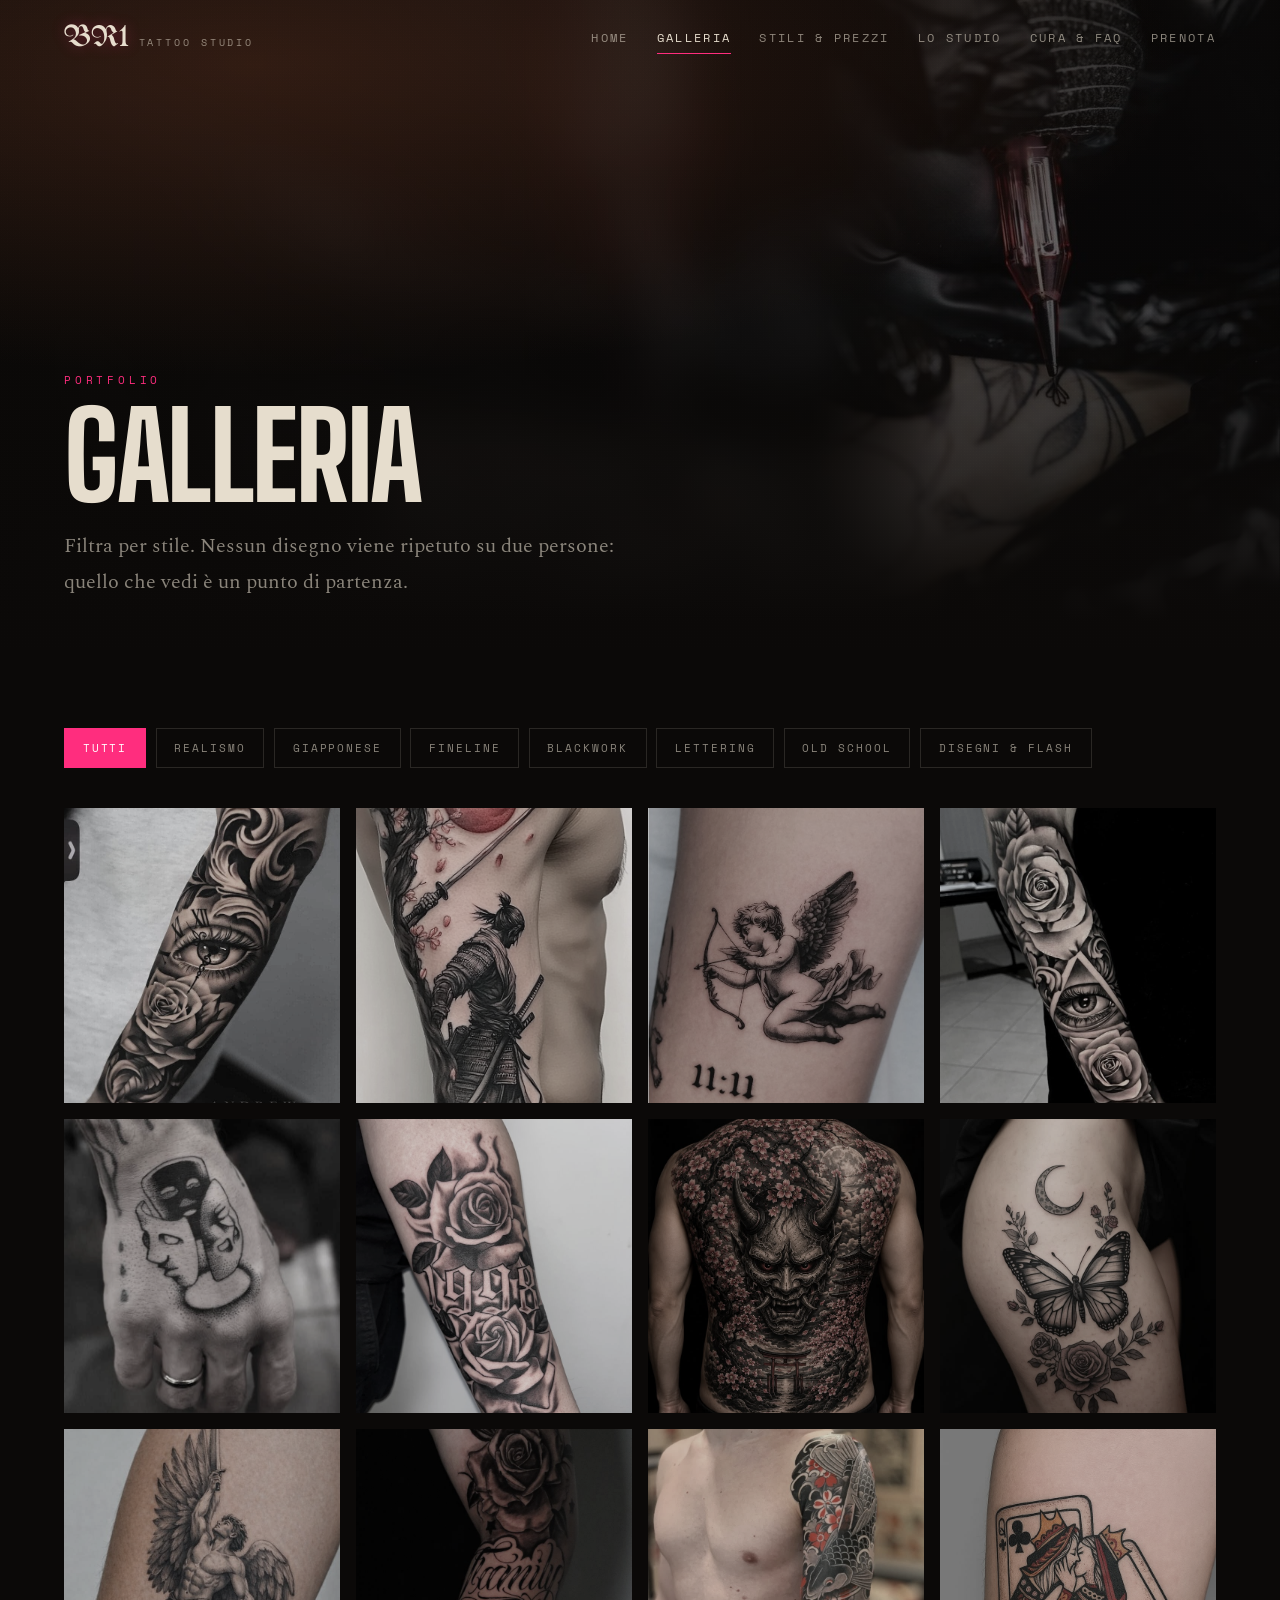
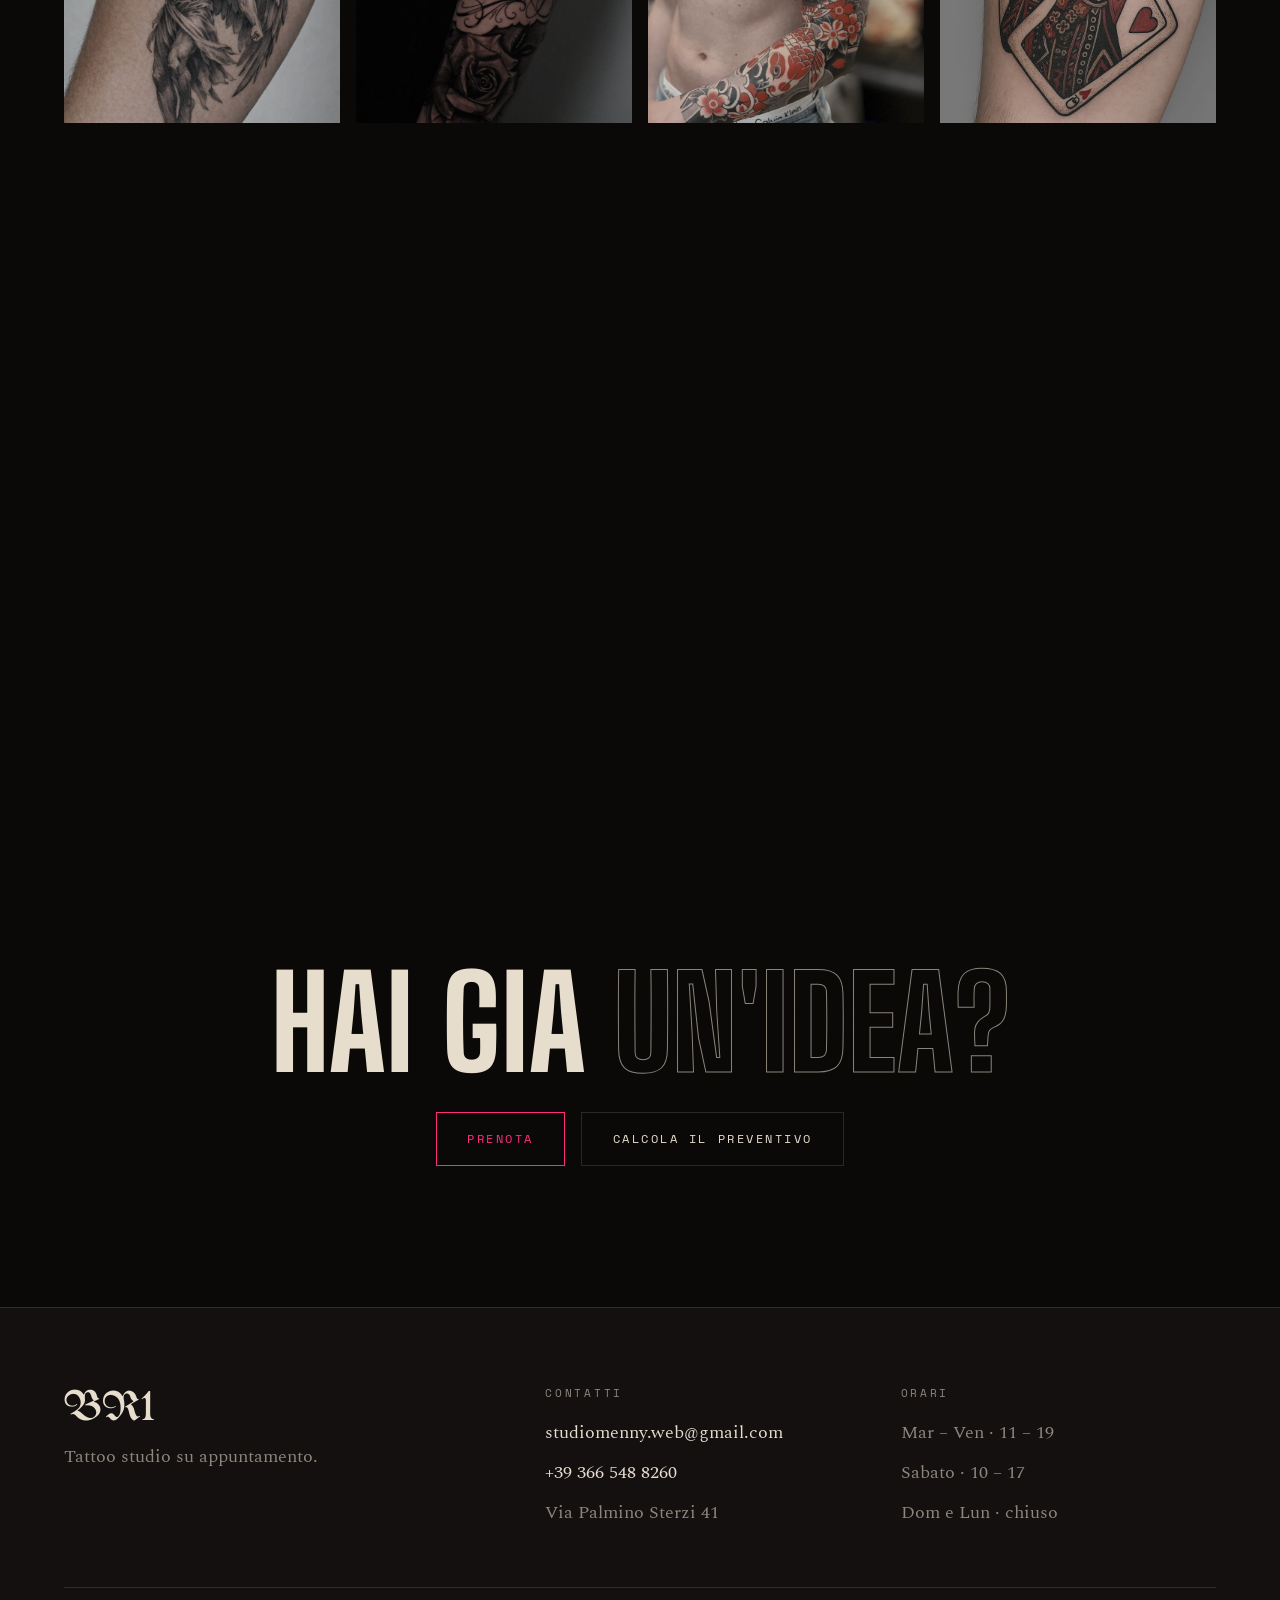
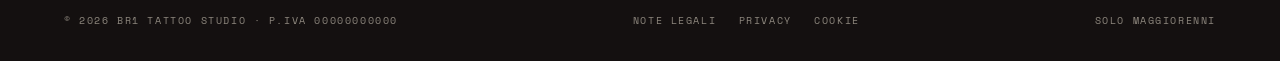
==== galleria.html @ 8d000a12 "Add files via upload" ====
<!DOCTYPE html>
<html lang="it">
<head>
<meta charset="utf-8">
<meta name="viewport" content="width=device-width,initial-scale=1">
<title>Galleria — BR1 Tattoo Studio</title>
<meta name="description" content="Portfolio di BR1: realismo, giapponese, fineline, blackwork, lettering, old school e disegni.">
<meta name="theme-color" content="#0B0908">
<link rel="icon" href="favicon.png" type="image/png">
<link rel="apple-touch-icon" href="apple-touch-icon.png">
<meta property="og:type" content="website">
<meta property="og:site_name" content="BR1 Tattoo Studio">
<meta property="og:title" content="Galleria — BR1 Tattoo Studio">
<meta property="og:description" content="Portfolio di BR1: realismo, giapponese, fineline, blackwork, lettering, old school e disegni.">
<meta property="og:image" content="og-preview.jpg">
<meta property="og:image:width" content="1200">
<meta property="og:image:height" content="630">
<meta property="og:image:alt" content="BR1 Tattoo Studio">
<meta name="twitter:image" content="og-preview.jpg">
<meta name="twitter:card" content="summary_large_image">
<link rel="preconnect" href="https://fonts.googleapis.com">
<link rel="preconnect" href="https://fonts.gstatic.com" crossorigin>
<link href="https://fonts.googleapis.com/css2?family=Big+Shoulders+Display:wght@400;700;800&family=Space+Mono:wght@400;700&family=Spectral:ital,wght@0,300;0,400;1,300&family=UnifrakturMaguntia&display=swap" rel="stylesheet">
<link rel="stylesheet" href="css/style.css">
</head>
<body>
<div class="progress"></div>

<header class="site-head">
  <a class="brand" href="index.html"><span class="brand__mark">BR1</span><span class="brand__tag">Tattoo Studio</span></a>
  <input type="checkbox" id="nav-toggle" class="nav-toggle" hidden>
  <label class="burger" for="nav-toggle" aria-label="Apri il menu"><span></span><span></span><span></span></label>
  <nav class="nav">
    <a href="index.html">Home</a>
    <a class="is-current" href="galleria.html">Galleria</a>
    <a href="stili.html">Stili &amp; Prezzi</a>
    <a href="studio.html">Lo studio</a>
    <a href="cura.html">Cura &amp; FAQ</a>
    <a href="contatti.html">Prenota</a>
  </nav>
</header>

<main>

  <section class="hero hero--page">
    <div class="hero__bg hero__bg--galleria"></div>
    <div class="hero__grain"></div>
    <div class="hero__inner">
      <span class="eyebrow">Portfolio</span>
      <h1 class="hero__title">Galleria</h1>
      <p class="lead" style="margin-top:1.5rem">Filtra per stile. Nessun disegno viene ripetuto su due persone: quello che vedi è un punto di partenza.</p>
    </div>
  </section>

  <section class="section section--tight">
    <div class="wrap">
      <div class="filters">
        <button class="chip is-on" data-filter="tutti">Tutti</button>
        <button class="chip" data-filter="realismo">Realismo</button>
        <button class="chip" data-filter="giapponese">Giapponese</button>
        <button class="chip" data-filter="fineline">Fineline</button>
        <button class="chip" data-filter="blackwork">Blackwork</button>
        <button class="chip" data-filter="lettering">Lettering</button>
        <button class="chip" data-filter="oldschool">Old School</button>
        <button class="chip" data-filter="disegni">Disegni &amp; Flash</button>
      </div>
      <div class="works works--gallery">
<figure class="work reveal" data-style="realismo"><img src="img/realismo-occhio-orologio.jpg" alt="Occhio realistico con orologio e rose"><figcaption class="work__label"><strong>Il tempo che guarda</strong><em>Realismo · avambraccio</em></figcaption></figure>
        <figure class="work reveal" data-style="giapponese"><img src="img/giapponese-samurai.jpg" alt="Samurai con sole rosso e ciliegi in fiore"><figcaption class="work__label"><strong>Samurai</strong><em>Giapponese · manica</em></figcaption></figure>
        <figure class="work reveal" data-style="fineline"><img src="img/fineline-cherubino.jpg" alt="Cherubino con arco in fineline"><figcaption class="work__label"><strong>Cherubino 11:11</strong><em>Fineline · braccio</em></figcaption></figure>
        <figure class="work reveal" data-style="realismo"><img src="img/realismo-occhio-rose.jpg" alt="Rose, occhio in un triangolo e barocco"><figcaption class="work__label"><strong>Occhio e rose</strong><em>Realismo · avambraccio</em></figcaption></figure>
        <figure class="work reveal" data-style="blackwork"><img src="img/blackwork-maschere.jpg" alt="Maschere del teatro a puntinato sulla mano"><figcaption class="work__label"><strong>Le tre maschere</strong><em>Blackwork · mano</em></figcaption></figure>
        <figure class="work reveal" data-style="lettering"><img src="img/lettering-1998.jpg" alt="Rose black and grey con la data 1998 in gotico"><figcaption class="work__label"><strong>1998</strong><em>Lettering · avambraccio</em></figcaption></figure>
        <figure class="work reveal" data-style="giapponese"><img src="img/giapponese-hannya.jpg" alt="Schiena con maschera hannya, ciliegi e torii"><figcaption class="work__label"><strong>Hannya</strong><em>Giapponese · schiena</em></figcaption></figure>
        <figure class="work reveal" data-style="blackwork"><img src="img/dark-farfalla.jpg" alt="Farfalla, luna e rose sulla coscia"><figcaption class="work__label"><strong>Falena e luna</strong><em>Blackwork · coscia</em></figcaption></figure>
        <figure class="work reveal" data-style="realismo"><img src="img/realismo-arcangelo.jpg" alt="Arcangelo con spada sull'avambraccio"><figcaption class="work__label"><strong>Arcangelo</strong><em>Realismo · avambraccio</em></figcaption></figure>
        <figure class="work reveal" data-style="lettering"><img src="img/lettering-family.jpg" alt="Lettering family con rose in bianco e nero"><figcaption class="work__label"><strong>Family</strong><em>Lettering · mezza manica</em></figcaption></figure>
        <figure class="work reveal" data-style="giapponese"><img src="img/giapponese-koi.jpg" alt="Manica con carpe koi e fiori di ciliegio"><figcaption class="work__label"><strong>Due koi</strong><em>Giapponese · manica</em></figcaption></figure>
        <figure class="work reveal" data-style="oldschool"><img src="img/oldschool-carte.jpg" alt="Re e regina di carte da gioco a colori"><figcaption class="work__label"><strong>Re e regina</strong><em>Old School · bicipite</em></figcaption></figure>
        <figure class="work reveal" data-style="realismo"><img src="img/realismo-orologio.jpg" alt="Orologio da tasca che si scioglie"><figcaption class="work__label"><strong>Orologio che cola</strong><em>Realismo · braccio</em></figcaption></figure>
        <figure class="work reveal" data-style="fineline"><img src="img/fineline-tartaruga.jpg" alt="Piccola tartaruga marina sulla caviglia"><figcaption class="work__label"><strong>Tartaruga</strong><em>Fineline · caviglia</em></figcaption></figure>
        <figure class="work reveal" data-style="disegni"><img src="img/disegno-teschio.jpg" alt="Disegno digitale di un teschio con zanne"><figcaption class="work__label"><strong>Teschio</strong><em>Disegno</em></figcaption></figure>
        <figure class="work reveal" data-style="disegni"><img src="img/disegno-koi.jpg" alt="Disegno digitale di una carpa koi"><figcaption class="work__label"><strong>Koi line art</strong><em>Disegno</em></figcaption></figure>
        <figure class="work reveal" data-style="disegni"><img src="img/disegno-castello.jpg" alt="Disegno di un castello con luna e calligrafia"><figcaption class="work__label"><strong>Castello</strong><em>Disegno</em></figcaption></figure>
        <figure class="work reveal" data-style="disegni"><img src="img/artista-al-lavoro.jpg" alt="Artista che disegna una maschera oni su tablet"><figcaption class="work__label"><strong>Oni</strong><em>Disegno</em></figcaption></figure>
        <figure class="work reveal" data-style="disegni"><img src="img/flash-sheet.jpg" alt="Tavola flash con maschera oni, falena e fiori"><figcaption class="work__label"><strong>Tavola flash</strong><em>Flash</em></figcaption></figure>
      </div>
    </div>
  </section>

  <section class="section cta-band panel">
    <div class="panel__bg" style="background-image:url('img/stencil.jpg')"></div>
    <div class="wrap">
      <p class="huge mask"><span>Hai già <em>un'idea?</em></span></p>
      <div class="btn-row reveal" style="justify-content:center">
        <a class="btn btn--neon" href="contatti.html"><span>Prenota</span></a>
        <a class="btn" href="stili.html"><span>Calcola il preventivo</span></a>
      </div>
    </div>
  </section>

</main>

<footer class="site-foot">
  <div class="wrap">
    <div class="foot-grid">
      <div>
        <span class="foot-mark">BR1</span>
        <p class="muted" style="max-width:34ch">Tattoo studio su appuntamento.</p>
      </div>
      <div>
        <h4>Contatti</h4>
        <ul>
          <li><a href="mailto:studiomenny.web@gmail.com">studiomenny.web@gmail.com</a></li>
          <li><a href="tel:+393665488260">+39 366 548 8260</a></li>
          <li class="muted">Via Palmino Sterzi 41</li>
        </ul>
      </div>
      <div>
        <h4>Orari</h4>
        <ul class="muted">
          <li>Mar – Ven · 11 – 19</li>
          <li>Sabato · 10 – 17</li>
          <li>Dom e Lun · chiuso</li>
        </ul>
      </div>
    </div>
    <div class="foot-bottom">
      <span>© <span data-year></span> BR1 Tattoo Studio · P.IVA 00000000000</span>
      <nav class="foot-legal" aria-label="Informazioni legali">
        <a href="legale.html#note-legali">Note legali</a>
        <a href="legale.html#privacy">Privacy</a>
        <a href="legale.html#cookie">Cookie</a>
      </nav>
      <span>Solo maggiorenni</span>
    </div>
  </div>
</footer>

<script src="js/main.js"></script>
</body>
</html>
---- css/style.css ----
/* =========================================================
   BR1 TATTOO STUDIO — foglio di stile unico
   Palette: nero inchiostro / ossido di ruggine (le pareti
   dello studio) / osso / rosa neon (l'insegna).
   ========================================================= */

/* ---------- 1. TOKEN ---------- */
:root{
  --ink:#0B0908;
  --soot:#141010;
  --soot-2:#1D1614;
  --oxide:#7A4028;
  --oxide-deep:#3A1E14;
  --bone:#E6DDCD;
  --bone-dim:rgba(230,221,205,.58);
  --bone-faint:rgba(230,221,205,.14);
  --neon:#FF2D7E;
  --neon-soft:rgba(255,45,126,.35);

  --f-display:"Big Shoulders Display","Arial Narrow",sans-serif;
  --f-body:"Spectral",Georgia,serif;
  --f-util:"Space Mono","Courier New",monospace;
  --f-mark:"UnifrakturMaguntia","Big Shoulders Display",serif;

  --pad:clamp(1.25rem,5vw,5rem);
  --maxw:1280px;
  --rule:1px solid var(--bone-faint);
  --ease:cubic-bezier(.16,.84,.44,1);
}

/* ---------- 2. RESET ---------- */
*,*::before,*::after{box-sizing:border-box;margin:0;padding:0}
html{scroll-behavior:smooth;-webkit-text-size-adjust:100%}
body{
  background:var(--ink);
  color:var(--bone);
  font-family:var(--f-body);
  font-size:clamp(1rem,.95rem + .25vw,1.1rem);
  line-height:1.75;
  overflow-x:hidden;
  -webkit-font-smoothing:antialiased;
}
img{display:block;max-width:100%;height:auto}
a{color:inherit;text-decoration:none}
ul{list-style:none}
button,input,select,textarea{font:inherit;color:inherit}
:focus-visible{outline:2px solid var(--neon);outline-offset:3px}
::selection{background:var(--neon);color:#fff}

/* ---------- 3. TIPOGRAFIA ---------- */
h1,h2,h3,h4{
  font-family:var(--f-display);
  font-weight:800;
  line-height:.92;
  letter-spacing:.01em;
  text-transform:uppercase;
}
h1{font-size:clamp(3rem,11vw,8.5rem)}
h2{font-size:clamp(2.2rem,6vw,4.6rem)}
h3{font-size:clamp(1.4rem,2.6vw,2rem)}
h4{font-size:1.1rem;letter-spacing:.06em}

.eyebrow{
  font-family:var(--f-util);
  font-size:.7rem;
  letter-spacing:.34em;
  text-transform:uppercase;
  color:var(--neon);
  display:block;
  margin-bottom:1.2rem;
}
.eyebrow--bone{color:var(--bone-dim)}
.lead{font-size:clamp(1.1rem,1.6vw,1.35rem);color:var(--bone-dim);max-width:56ch}
.muted{color:var(--bone-dim)}
.mono{font-family:var(--f-util);font-size:.8rem;letter-spacing:.12em;text-transform:uppercase}

/* ---------- 4. LAYOUT ---------- */
.wrap{width:100%;max-width:var(--maxw);margin-inline:auto;padding-inline:var(--pad)}
.section{padding-block:clamp(4.5rem,11vw,9rem);position:relative}
.section--tight{padding-block:clamp(3rem,7vw,5rem)}
.split{display:grid;gap:clamp(2rem,5vw,4.5rem);grid-template-columns:1fr}
@media(min-width:900px){
  .split{grid-template-columns:1fr 1fr;align-items:center}
  .split--wide-left{grid-template-columns:1.25fr .9fr}
  .split--wide-right{grid-template-columns:.9fr 1.25fr}
}
.stack>*+*{margin-top:1.2rem}
.rule{height:1px;background:var(--bone-faint);border:0}

/* ---------- 5. HEADER ---------- */
.site-head{
  position:fixed;inset:0 0 auto 0;z-index:90;
  display:flex;align-items:center;justify-content:space-between;
  gap:1rem;padding:1.4rem var(--pad);
  transition:padding .35s var(--ease),background .35s,backdrop-filter .35s,border-color .35s;
  border-bottom:1px solid transparent;
}
.site-head.is-stuck{
  padding-block:.7rem;
  background:rgba(11,9,8,.86);
  backdrop-filter:blur(14px) saturate(1.1);
  border-bottom-color:var(--bone-faint);
}
.brand{display:flex;align-items:baseline;gap:.6rem}
.brand__mark{
  font-family:var(--f-mark);
  font-size:1.9rem;line-height:1;color:var(--bone);
  text-shadow:0 0 14px var(--neon-soft);
}
.brand__tag{font-family:var(--f-util);font-size:.6rem;letter-spacing:.3em;color:var(--bone-dim);text-transform:uppercase}

.nav{display:flex;align-items:center;gap:clamp(1rem,2.2vw,2rem)}
.nav a{
  font-family:var(--f-util);font-size:.72rem;letter-spacing:.2em;text-transform:uppercase;
  color:var(--bone-dim);position:relative;padding-block:.35rem;transition:color .25s;
}
.nav a::after{
  content:"";position:absolute;left:0;bottom:0;height:1px;width:100%;
  background:var(--neon);transform:scaleX(0);transform-origin:right;
  transition:transform .35s var(--ease);
}
.nav a:hover{color:var(--bone)}
.nav a:hover::after{transform:scaleX(1);transform-origin:left}
.nav a.is-current{color:var(--bone)}
.nav a.is-current::after{transform:scaleX(1)}

/* menu mobile — puro CSS */
.nav-toggle{display:none}
.burger{display:none;width:34px;height:24px;position:relative;cursor:pointer;z-index:95}
.burger span{position:absolute;left:0;height:2px;width:100%;background:var(--bone);transition:transform .35s var(--ease),opacity .2s}
.burger span:nth-child(1){top:2px}
.burger span:nth-child(2){top:11px}
.burger span:nth-child(3){top:20px}

@media(max-width:860px){
  .burger{display:block}
  .nav{
    position:fixed;inset:0;background:var(--ink);
    flex-direction:column;justify-content:center;gap:1.8rem;
    clip-path:circle(0 at calc(100% - 3rem) 2.5rem);
    transition:clip-path .6s var(--ease);
  }
  .nav a{font-size:1rem;letter-spacing:.3em}
  .nav-toggle:checked~.nav{clip-path:circle(150% at calc(100% - 3rem) 2.5rem)}
  .nav-toggle:checked~.burger span:nth-child(1){transform:translateY(9px) rotate(45deg)}
  .nav-toggle:checked~.burger span:nth-child(2){opacity:0}
  .nav-toggle:checked~.burger span:nth-child(3){transform:translateY(-9px) rotate(-45deg)}
}

/* ---------- 6. BOTTONI ---------- */
.btn{
  display:inline-flex;align-items:center;gap:.7rem;
  font-family:var(--f-util);font-size:.72rem;letter-spacing:.22em;text-transform:uppercase;
  padding:1rem 1.9rem;border:1px solid var(--bone-faint);
  background:transparent;color:var(--bone);cursor:pointer;
  position:relative;overflow:hidden;isolation:isolate;
  transition:color .3s,border-color .3s;
}
.btn::before{
  content:"";position:absolute;inset:0;background:var(--bone);
  transform:translateY(101%);transition:transform .45s var(--ease);z-index:0;
}
.btn>*{position:relative;z-index:1}
.btn:hover{color:var(--ink);border-color:var(--bone)}
.btn:hover::before{transform:translateY(0)}
.btn--neon{border-color:var(--neon);color:var(--neon)}
.btn--neon::before{background:var(--neon)}
.btn--neon:hover{color:#fff;border-color:var(--neon);box-shadow:0 0 30px var(--neon-soft)}
.btn--solid{background:var(--bone);color:var(--ink);border-color:var(--bone)}
.btn--solid::before{background:var(--neon)}
.btn--solid:hover{color:#fff}
.btn-row{display:flex;flex-wrap:wrap;gap:1rem;margin-top:2rem}

/* ---------- 7. HERO ---------- */
.hero{
  min-height:100svh;display:flex;align-items:flex-end;
  position:relative;isolation:isolate;overflow:hidden;
  padding-block:8rem 3rem;
}
.hero__bg{
  position:absolute;inset:-10% 0 0;z-index:-2;
  background-size:cover;background-position:center;
  filter:grayscale(.4) contrast(1.05);
  transform:scale(1.08);
  animation:slow-drift 26s ease-in-out infinite alternate;
}
.hero__bg::after{
  content:"";position:absolute;inset:0;
  background:
    radial-gradient(120% 80% at 20% 10%,rgba(122,64,40,.35),transparent 60%),
    linear-gradient(180deg,rgba(11,9,8,.75) 0%,rgba(11,9,8,.55) 40%,var(--ink) 96%);
}
@keyframes slow-drift{from{transform:scale(1.06) translateY(0)}to{transform:scale(1.14) translateY(-2%)}}

.hero__grain{
  position:absolute;inset:0;z-index:-1;pointer-events:none;opacity:.5;
  background-image:radial-gradient(rgba(230,221,205,.09) 1px,transparent 1px);
  background-size:3px 3px;
  mix-blend-mode:overlay;
}
.hero__inner{width:100%;max-width:var(--maxw);margin-inline:auto;padding-inline:var(--pad)}
.hero__title{
  font-family:var(--f-mark);
  font-size:clamp(5rem,26vw,20rem);
  line-height:.8;letter-spacing:-.02em;text-transform:none;
  color:var(--bone);
  animation:neon-on 2.6s var(--ease) both;
}
@keyframes neon-on{
  0%{opacity:0;text-shadow:none}
  35%{opacity:.25;text-shadow:0 0 4px var(--neon-soft)}
  42%{opacity:.9}
  46%{opacity:.2}
  55%{opacity:1;text-shadow:0 0 26px var(--neon-soft),0 0 70px rgba(255,45,126,.22)}
  60%{opacity:.5;text-shadow:0 0 6px var(--neon-soft)}
  100%{opacity:1;text-shadow:0 0 26px var(--neon-soft),0 0 80px rgba(255,45,126,.18)}
}
.hero__meta{
  display:flex;flex-wrap:wrap;gap:1.4rem 2.4rem;align-items:center;
  margin-top:2rem;padding-top:1.6rem;border-top:var(--rule);
}
.hero__scroll{
  position:absolute;right:var(--pad);bottom:2.4rem;
  writing-mode:vertical-rl;font-family:var(--f-util);
  font-size:.62rem;letter-spacing:.35em;text-transform:uppercase;color:var(--bone-dim);
}
.hero__scroll::after{
  content:"";display:block;width:1px;height:60px;margin:.8rem auto 0;background:var(--bone-faint);
  position:relative;overflow:hidden;
}
.hero--page{min-height:62svh;align-items:flex-end}
.hero--page .hero__title{font-family:var(--f-display);font-size:clamp(3rem,10vw,7.5rem);animation:none;text-transform:uppercase}

/* ---------- 8. MARQUEE ---------- */
.marquee{
  border-block:var(--rule);overflow:hidden;padding-block:1.1rem;
  background:linear-gradient(90deg,transparent,rgba(122,64,40,.18),transparent);
}
.marquee__track{display:flex;width:max-content;animation:slide 38s linear infinite}
.marquee:hover .marquee__track{animation-play-state:paused}
.marquee span{
  font-family:var(--f-display);font-size:clamp(1.6rem,3.4vw,2.6rem);font-weight:800;
  text-transform:uppercase;letter-spacing:.02em;padding-inline:1.4rem;
  color:transparent;-webkit-text-stroke:1px var(--bone-dim);white-space:nowrap;
}
.marquee span:nth-child(even){color:var(--neon);-webkit-text-stroke:0}
@keyframes slide{to{transform:translateX(-50%)}}

/* ---------- 9. RIVELAZIONE ALLO SCORRIMENTO ---------- */
.reveal{opacity:0;transform:translateY(34px);transition:opacity .9s var(--ease),transform .9s var(--ease)}
.reveal.in{opacity:1;transform:none}
.reveal[data-d="1"]{transition-delay:.1s}
.reveal[data-d="2"]{transition-delay:.2s}
.reveal[data-d="3"]{transition-delay:.3s}
.reveal[data-d="4"]{transition-delay:.4s}

/* titolo che si scopre riga per riga */
.mask{display:block;overflow:hidden}
.mask>span{display:block;transform:translateY(105%);transition:transform 1s var(--ease)}
.in .mask>span,.mask.in>span{transform:none}

/* linea d'inchiostro che si allunga */
.ink-line{height:1px;background:var(--neon);transform:scaleX(0);transform-origin:left;transition:transform 1.1s var(--ease)}
.ink-line.in{transform:scaleX(1)}

/* ---------- 10. PANNELLI CON FOTO SBIADITA ---------- */
.panel{position:relative;isolation:isolate;overflow:hidden}
.panel__bg{
  position:absolute;inset:0;z-index:-2;background-size:cover;background-position:center;
  filter:grayscale(1) contrast(1.1);opacity:.16;
}
.panel::after{
  content:"";position:absolute;inset:0;z-index:-1;
  background:linear-gradient(180deg,var(--ink),rgba(11,9,8,.55) 50%,var(--ink));
}
.panel--oxide::after{
  background:linear-gradient(180deg,var(--ink),rgba(58,30,20,.72) 50%,var(--ink));
}
@media(min-width:900px){.panel__bg{background-attachment:fixed}}

/* ---------- 11. CARD / GRIGLIE ---------- */
.grid{display:grid;gap:1.2rem;grid-template-columns:repeat(auto-fill,minmax(min(100%,270px),1fr))}
.grid--3{grid-template-columns:repeat(3,1fr)}
.grid--4{grid-template-columns:repeat(4,1fr)}
.grid--4 .card{padding:clamp(1.2rem,2vw,1.7rem)}
.grid--4 .card h3{font-size:clamp(1.1rem,1.5vw,1.35rem)}
.grid--4 .card p{font-size:.9rem;line-height:1.6}
@media(max-width:1000px){.grid--3,.grid--4{grid-template-columns:repeat(2,1fr)}}
@media(max-width:560px){.grid--3,.grid--4{grid-template-columns:1fr}}

.card{
  border:var(--rule);padding:clamp(1.5rem,3vw,2.4rem);background:var(--soot);
  position:relative;overflow:hidden;transition:border-color .4s,transform .5s var(--ease);
}
.card::before{
  content:"";position:absolute;left:0;top:0;height:2px;width:100%;background:var(--neon);
  transform:scaleX(0);transform-origin:left;transition:transform .5s var(--ease);
}
.card:hover{border-color:rgba(230,221,205,.3);transform:translateY(-4px)}
.card:hover::before{transform:scaleX(1)}
.card__num{font-family:var(--f-util);font-size:.7rem;letter-spacing:.2em;color:var(--neon);display:block;margin-bottom:1rem}
.card h3{margin-bottom:.7rem}
.card p{color:var(--bone-dim);font-size:.98rem}

/* ---------- 12. GALLERIA ---------- */
.filters{display:flex;flex-wrap:wrap;gap:.6rem;margin-bottom:2.5rem}
.chip{
  font-family:var(--f-util);font-size:.68rem;letter-spacing:.18em;text-transform:uppercase;
  padding:.6rem 1.1rem;border:1px solid var(--bone-faint);background:transparent;
  color:var(--bone-dim);cursor:pointer;transition:.3s;
}
.chip:hover{color:var(--bone);border-color:var(--bone-dim)}
.chip.is-on{background:var(--neon);border-color:var(--neon);color:#fff}

.works{
  display:grid;gap:1rem;
  grid-template-columns:repeat(3,1fr);
  grid-auto-rows:clamp(260px,30vw,440px);
}
.works--gallery{grid-template-columns:repeat(4,1fr);grid-auto-rows:clamp(240px,23vw,400px)}
@media(max-width:1100px){.works--gallery{grid-template-columns:repeat(3,1fr);grid-auto-rows:clamp(240px,30vw,400px)}}
@media(max-width:900px){.works,.works--gallery{grid-template-columns:repeat(2,1fr);grid-auto-rows:clamp(220px,46vw,380px)}}
@media(max-width:639px){.works,.works--gallery{gap:.6rem;grid-auto-rows:clamp(170px,58vw,300px)}}

.work{
  position:relative;overflow:hidden;display:block;height:100%;background:var(--soot);
  transition:opacity .5s var(--ease),transform .5s var(--ease),filter .5s;
}
.work.is-hidden{display:none}
.work img{
  width:100%;height:100%;object-fit:cover;object-position:center 35%;
  filter:grayscale(.55) brightness(.86);
  transition:transform 1.1s var(--ease),filter .6s;
}
.work:hover img{transform:scale(1.05);filter:grayscale(0) brightness(1)}
.work__label{
  position:absolute;inset:auto 0 0 0;padding:1.4rem;
  background:linear-gradient(180deg,transparent,rgba(11,9,8,.92));
  display:flex;justify-content:space-between;align-items:flex-end;gap:1rem;
  transform:translateY(12%);opacity:0;transition:.5s var(--ease);
}
.work:hover .work__label{transform:none;opacity:1}
.work__label strong{font-family:var(--f-display);font-size:1.3rem;font-weight:800;text-transform:uppercase;letter-spacing:.02em}
.work__label em{font-family:var(--f-util);font-style:normal;font-size:.62rem;letter-spacing:.2em;text-transform:uppercase;color:var(--neon)}

/* ---------- 13. FIGURE / IMMAGINI EDITORIALI ---------- */
.figure{position:relative;overflow:hidden}
.figure img{filter:grayscale(.5) contrast(1.05);transition:filter .7s var(--ease),transform 1.2s var(--ease)}
.figure:hover img{filter:none;transform:scale(1.03)}
.figure figcaption{
  font-family:var(--f-util);font-size:.65rem;letter-spacing:.2em;text-transform:uppercase;
  color:var(--bone-dim);margin-top:.9rem;
}
.figure--frame{border:1px solid var(--bone-faint);padding:.7rem}

/* ---------- 14. LISTE / DATI ---------- */
.list-lines li{
  display:flex;justify-content:space-between;gap:1.5rem;align-items:baseline;
  padding-block:1.1rem;border-bottom:var(--rule);
}
.list-lines li span:first-child{font-family:var(--f-display);font-size:1.35rem;font-weight:700;text-transform:uppercase}
.list-lines li span:last-child{font-family:var(--f-util);font-size:.78rem;color:var(--bone-dim);text-align:right}

.ticks li{padding-left:1.6rem;position:relative;color:var(--bone-dim);margin-bottom:.7rem}
.ticks li::before{content:"—";position:absolute;left:0;color:var(--neon)}

/* ---------- 15. ACCORDION (details) ---------- */
.acc{border-top:var(--rule)}
.acc details{border-bottom:var(--rule)}
.acc summary{
  cursor:pointer;list-style:none;padding-block:1.5rem;
  display:flex;justify-content:space-between;align-items:center;gap:2rem;
  font-family:var(--f-display);font-size:clamp(1.1rem,2.2vw,1.6rem);font-weight:700;
  text-transform:uppercase;transition:color .3s;
}
.acc summary::-webkit-details-marker{display:none}
.acc summary::after{content:"+";font-family:var(--f-util);color:var(--neon);font-size:1.4rem;transition:transform .4s var(--ease)}
.acc details[open] summary::after{transform:rotate(45deg)}
.acc summary:hover{color:var(--neon)}
.acc details p{padding-bottom:1.6rem;color:var(--bone-dim);max-width:70ch}

/* ---------- 16. FORM ---------- */
.form{display:grid;gap:1.4rem}
@media(min-width:700px){.form--2{grid-template-columns:1fr 1fr}.form .full{grid-column:1/-1}}
.field{display:flex;flex-direction:column;gap:.5rem}
.field label{font-family:var(--f-util);font-size:.65rem;letter-spacing:.2em;text-transform:uppercase;color:var(--bone-dim)}
.field input,.field select,.field textarea{
  background:var(--soot);border:1px solid var(--bone-faint);
  padding:.95rem 1rem;color:var(--bone);font-family:var(--f-body);
  transition:border-color .3s,background .3s;
}
.field input:focus,.field select:focus,.field textarea:focus{border-color:var(--neon);background:var(--soot-2);outline:none}
.field textarea{min-height:150px;resize:vertical}
.field select{appearance:none;cursor:pointer}

/* ---------- 17. PREVENTIVO ---------- */
.calc{border:var(--rule);background:var(--soot);padding:clamp(1.5rem,4vw,3rem)}
.calc__out{
  margin-top:2rem;padding-top:2rem;border-top:var(--rule);
  display:flex;flex-wrap:wrap;align-items:baseline;justify-content:space-between;gap:1rem;
}
.calc__price{font-family:var(--f-display);font-size:clamp(2.6rem,7vw,4.4rem);font-weight:800;color:var(--neon);line-height:1}
.calc__note{font-family:var(--f-util);font-size:.68rem;letter-spacing:.14em;color:var(--bone-dim);max-width:40ch;text-transform:uppercase}

/* ---------- 18. CTA A TUTTA PAGINA ---------- */
.cta-band{text-align:center;position:relative;isolation:isolate;overflow:hidden}
.cta-band .huge{
  font-family:var(--f-display);font-weight:800;text-transform:uppercase;
  font-size:clamp(2.6rem,10vw,8rem);line-height:.9;
}
.cta-band .huge em{font-style:normal;color:transparent;-webkit-text-stroke:1px var(--bone-dim)}

/* ---------- 19. FOOTER ---------- */
.site-foot{border-top:var(--rule);padding-block:clamp(3rem,7vw,5rem) 2rem;background:var(--soot)}
.foot-grid{display:grid;gap:2.5rem;grid-template-columns:1fr}
@media(min-width:760px){.foot-grid{grid-template-columns:1.4fr 1fr 1fr}}
.site-foot h4{margin-bottom:1.2rem;color:var(--bone-dim);font-size:.7rem;letter-spacing:.24em;font-family:var(--f-util);font-weight:400}
.site-foot li{margin-bottom:.6rem}
.site-foot a:hover{color:var(--neon)}
.foot-mark{font-family:var(--f-mark);font-size:2.6rem;line-height:1;margin-bottom:.8rem;display:block}
.foot-bottom{
  margin-top:3rem;padding-top:1.5rem;border-top:var(--rule);
  display:flex;flex-wrap:wrap;gap:1rem;justify-content:space-between;
  font-family:var(--f-util);font-size:.62rem;letter-spacing:.16em;text-transform:uppercase;color:var(--bone-dim);
}

/* ---------- 20. BARRA DI PROGRESSO ---------- */
.progress{position:fixed;top:0;left:0;height:2px;width:100%;transform:scaleX(0);transform-origin:left;background:var(--neon);z-index:99}

/* ---------- 21. FASCIA ORARI / INFO ---------- */
.info-row{display:grid;gap:1.5rem;grid-template-columns:repeat(auto-fit,minmax(min(100%,220px),1fr));border-top:var(--rule)}
.info-row>div{padding-block:1.8rem;border-bottom:var(--rule)}
.info-row strong{display:block;font-family:var(--f-display);font-size:1.5rem;text-transform:uppercase;margin-top:.4rem}

/* ---------- 22. AVVISI ---------- */
.note{border-left:2px solid var(--neon);padding:1rem 1.4rem;background:rgba(255,45,126,.05);font-size:.95rem;color:var(--bone-dim)}

/* ---------- 23. ACCESSIBILITÀ MOVIMENTO ---------- */
@media(prefers-reduced-motion:reduce){
  *,*::before,*::after{animation-duration:.01ms!important;animation-iteration-count:1!important;transition-duration:.01ms!important}
  .reveal{opacity:1;transform:none}
  .mask>span{transform:none}
  .ink-line{transform:scaleX(1)}
  html{scroll-behavior:auto}
}

/* ---------- 24. MAPPA ---------- */
.map{
  border:var(--rule);overflow:hidden;background:var(--soot);
  min-height:clamp(300px,45vw,460px);display:grid;place-items:center;
}
.map iframe{
  width:100%;height:clamp(300px,45vw,460px);border:0;display:block;
  filter:grayscale(1) invert(.92) contrast(.85);transition:filter .6s var(--ease);
}
.map iframe:hover{filter:grayscale(.5) invert(.92) contrast(.9)}
.map__consent{text-align:center;padding:2rem;max-width:44ch}
.map__consent p{color:var(--bone-dim);font-size:.9rem;margin-bottom:1.4rem}
.map__consent a{color:var(--neon)}
.map.is-on{display:block;min-height:0}

/* ---------- 25. CONTATTI RAPIDI ---------- */
.quick{display:grid;gap:1px;background:var(--bone-faint);border:var(--rule);grid-template-columns:repeat(auto-fit,minmax(min(100%,240px),1fr))}
.quick a,.quick div{background:var(--soot);padding:1.8rem;display:block;transition:background .35s}
.quick a:hover{background:var(--soot-2)}
.quick span{display:block;font-family:var(--f-util);font-size:.62rem;letter-spacing:.24em;text-transform:uppercase;color:var(--neon);margin-bottom:.7rem}
.quick strong{font-family:var(--f-display);font-size:1.35rem;font-weight:700;text-transform:uppercase;letter-spacing:.01em;word-break:break-word}


/* ---------- 26. STRISCIA INFO IN HOME ---------- */
.strip{
  border-block:var(--rule);background:var(--soot);
  display:grid;grid-template-columns:repeat(4,1fr);gap:1px;
}
.strip>*{
  background:var(--soot);padding:1.1rem var(--pad);
  display:flex;flex-direction:column;gap:.25rem;
  border-left:var(--rule);transition:background .3s;
}
.strip>*:first-child{border-left:0}
.strip a:hover{background:var(--soot-2);color:var(--neon)}
.strip b{font-family:var(--f-util);font-size:.58rem;letter-spacing:.24em;text-transform:uppercase;color:var(--neon);font-weight:400}
.strip span{font-size:.92rem;color:var(--bone-dim);line-height:1.4}
@media(max-width:820px){
  .strip{grid-template-columns:repeat(2,1fr)}
  .strip>*:nth-child(odd){border-left:0}
  .strip>*:nth-child(n+3){border-top:var(--rule)}
}


/* ---------- 27. HERO: immagine dedicata per desktop e mobile ---------- */
.hero__bg--home{background-image:url('../img/studio-interno.jpg')}
.hero__bg--galleria{background-image:url('../img/macchinetta.jpg')}
.hero__bg--stili{background-image:url('../img/giapponese-samurai.jpg')}
.hero__bg--studio{background-image:url('../img/studio-interno.jpg')}
.hero__bg--cura{background-image:url('../img/fineline-tartaruga.jpg')}
.hero__bg--contatti{background-image:url('../img/insegna-neon.jpg')}
@media(min-width:820px){
  .hero__bg--home{background-image:url('../img/hero-home.jpg')}
  .hero__bg--galleria{background-image:url('../img/hero-galleria.jpg')}
  .hero__bg--stili{background-image:url('../img/hero-stili.jpg')}
  .hero__bg--studio{background-image:url('../img/hero-studio.jpg')}
  .hero__bg--cura{background-image:url('../img/hero-cura.jpg')}
  .hero__bg--contatti{background-image:url('../img/hero-contatti.jpg')}
  .hero--page{min-height:72svh}
  .hero--page .hero__bg{filter:none;animation:none;transform:none;inset:0}
}

/* ---------- 28. MENU SEMPRE VISIBILE SU MOBILE ---------- */
@media(max-width:860px){
  /* niente backdrop-filter qui: creerebbe un blocco contenitore
     e il menu a tutto schermo resterebbe intrappolato nella barra */
  .site-head,
  .site-head.is-stuck{
    background:#0B0908;
    backdrop-filter:none;
    -webkit-backdrop-filter:none;
    border-bottom-color:var(--bone-faint);
    padding-block:.85rem;
  }
  .nav{background:#0B0908;z-index:94;padding:5rem 1.5rem 3rem;overflow-y:auto}
  .nav-toggle:checked~.nav{background:#0B0908}
  .nav a{color:var(--bone)}
}

/* ---------- 29. GALLERIA SU MOBILE ---------- */
/* le etichette restano visibili dove non c'è il passaggio del mouse */
@media(hover:none){
  .work__label{opacity:1;transform:none;padding:1rem}
  .work__label strong{font-size:1rem}
  .work img{filter:grayscale(.25) brightness(.95)}
}

@media(max-width:639px){
  .work__label{padding:.6rem}
  .work__label strong{font-size:.85rem;line-height:1.05}
  .work__label em{font-size:.5rem;letter-spacing:.12em}

  /* home: fila orizzontale che si scorre con il dito */
  .works--rail{
    columns:auto;display:flex;gap:.7rem;
    overflow-x:auto;overscroll-behavior-x:contain;
    scroll-snap-type:x mandatory;-webkit-overflow-scrolling:touch;
    padding:0 var(--pad) 1.2rem;margin-inline:calc(var(--pad) * -1);
    scrollbar-width:none;
  }
  .works--rail::-webkit-scrollbar{display:none}
  .works--rail .work{flex:0 0 68%;margin:0;height:auto;scroll-snap-align:center;grid-column:auto!important}
  .works--rail .work img{height:auto;aspect-ratio:3/4}
}
.rail-hint{display:none}
@media(max-width:639px){
  .rail-hint{
    display:block;font-family:var(--f-util);font-size:.6rem;letter-spacing:.24em;
    text-transform:uppercase;color:var(--bone-dim);margin-top:.4rem;
  }
}


/* ---------- 30. FOTO DELLO STUDIO: griglia rettangolare ---------- */
.grid--photos{grid-template-columns:repeat(3,1fr);gap:1.2rem}
@media(max-width:900px){.grid--photos{grid-template-columns:repeat(2,1fr);gap:.8rem}}
.grid--photos .figure{display:flex;flex-direction:column;min-width:0}
.grid--photos .figure img{width:100%;aspect-ratio:4/5;object-fit:cover}
.grid--photos figcaption{white-space:nowrap;overflow:hidden;text-overflow:ellipsis}

/* ---------- 31. LINK LEGALI NEL FOOTER ---------- */
.foot-legal{display:flex;flex-wrap:wrap;gap:.4rem 1.4rem}
.foot-legal a{color:var(--bone-dim);transition:color .25s}
.foot-legal a:hover{color:var(--neon)}

/* ---------- 32. PAGINA LEGALE ---------- */
.legal{max-width:78ch}
.legal h2{font-size:clamp(1.8rem,4vw,2.8rem);margin-bottom:1.4rem;scroll-margin-top:6rem}
.legal h3{font-size:1.15rem;margin:2rem 0 .6rem;color:var(--bone)}
.legal p,.legal li{color:var(--bone-dim);font-size:.98rem}
.legal p+p{margin-top:.8rem}
.legal ul{margin-top:.6rem}
.legal a{color:var(--neon)}
.legal-nav{display:flex;flex-wrap:wrap;gap:.6rem;margin-bottom:3.5rem}
.legal-block+.legal-block{margin-top:4.5rem;padding-top:4rem;border-top:var(--rule)}
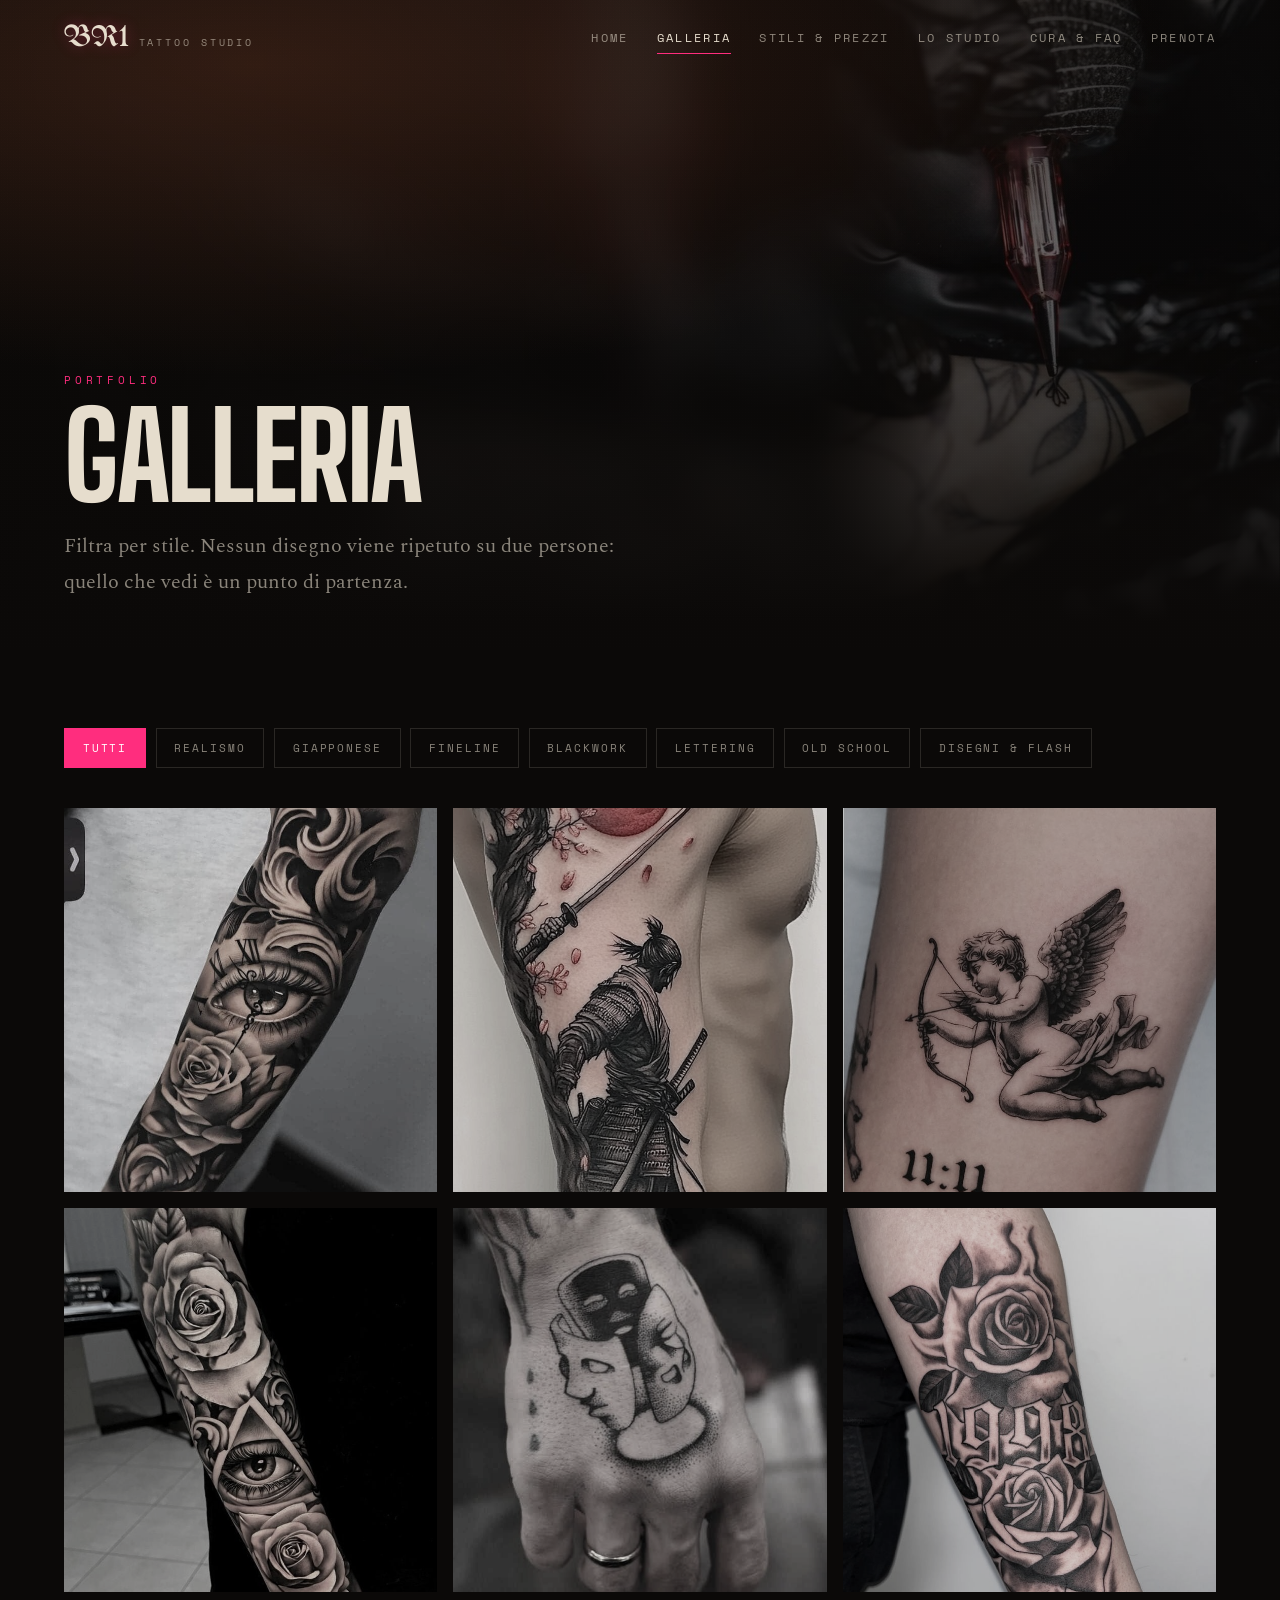
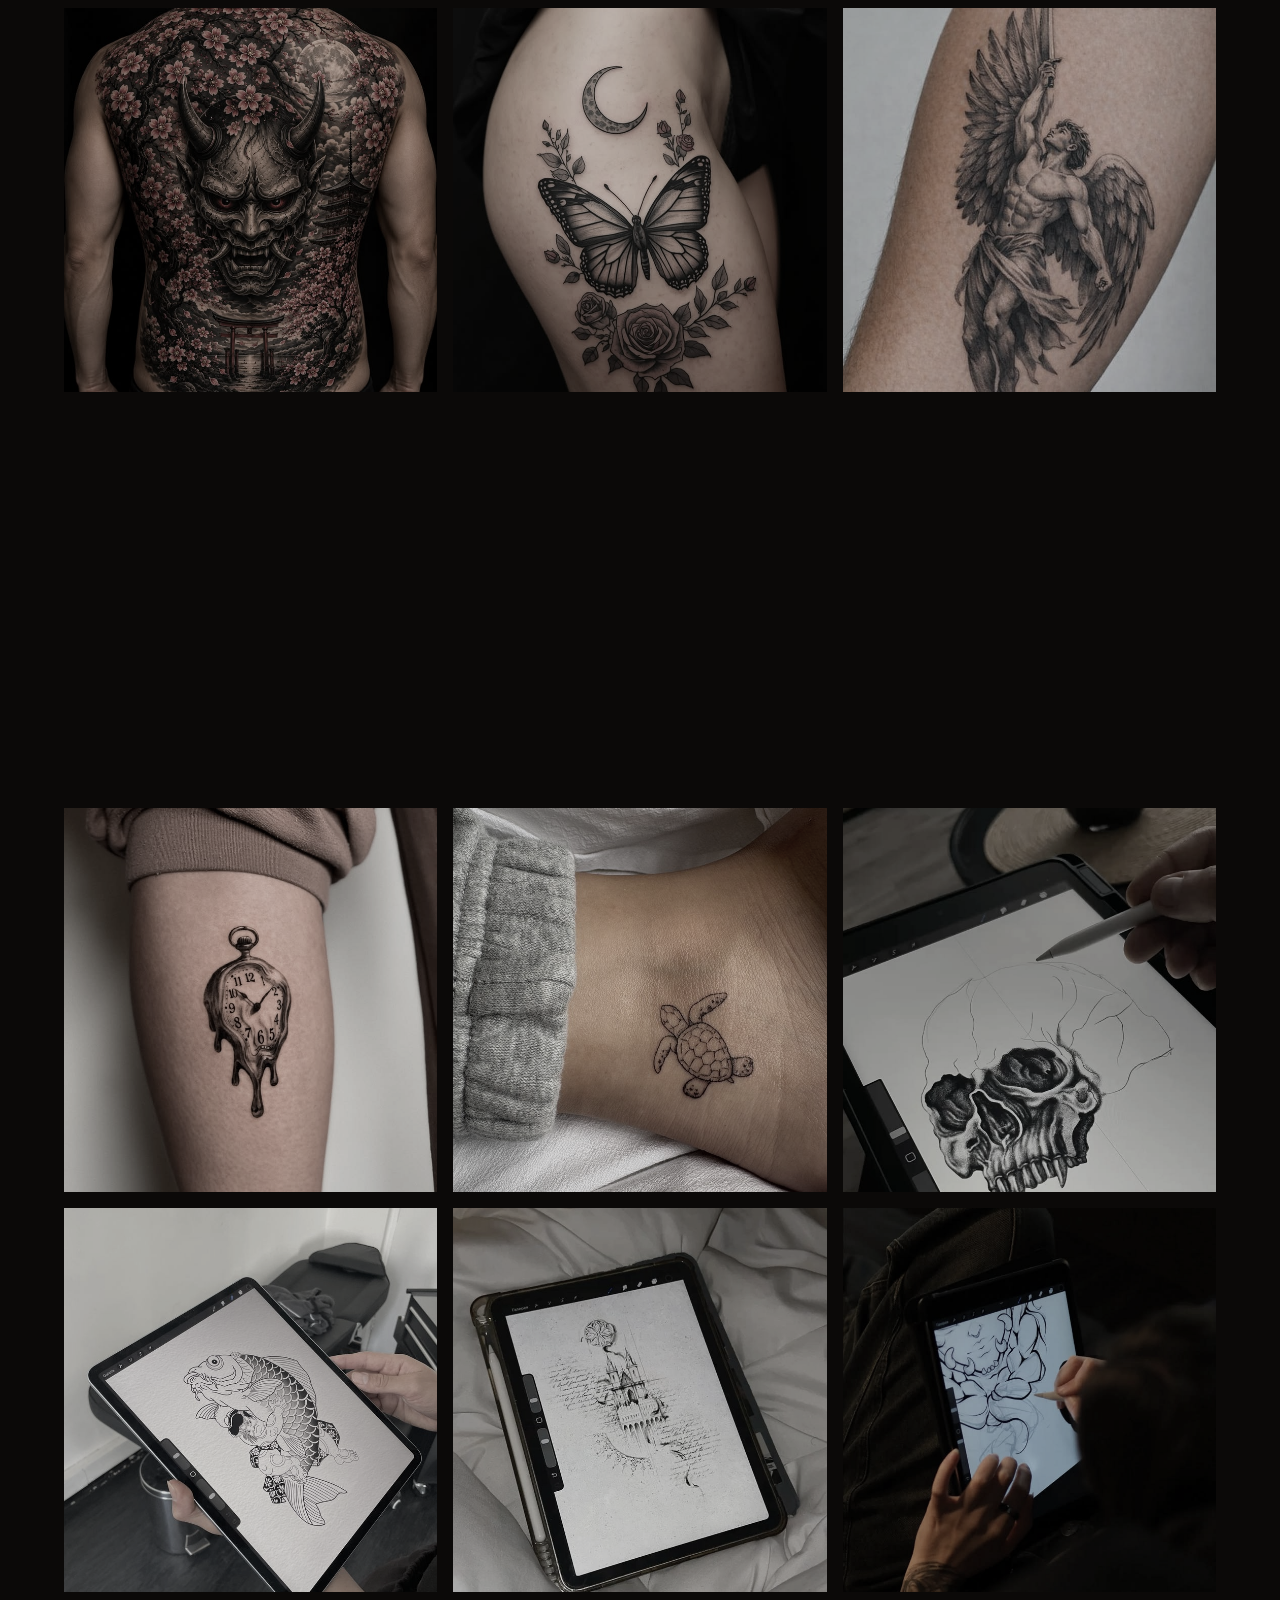
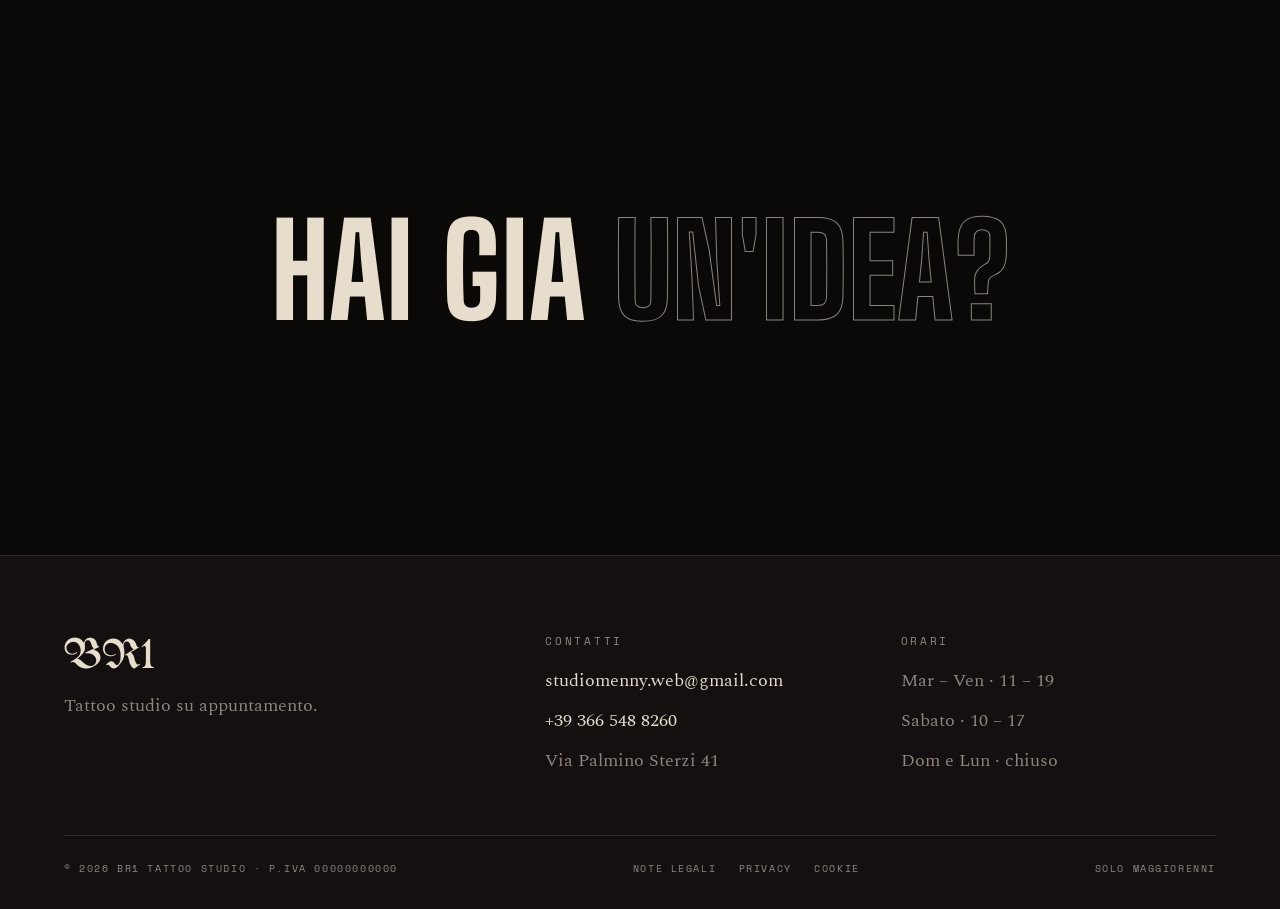
==== commit 82667682: "Add files via upload" ====
--- a/galleria.html
+++ b/galleria.html
@@ -83,7 +83,6 @@
         <figure class="work reveal" data-style="disegni"><img src="img/disegno-koi.jpg" alt="Disegno digitale di una carpa koi"><figcaption class="work__label"><strong>Koi line art</strong><em>Disegno</em></figcaption></figure>
         <figure class="work reveal" data-style="disegni"><img src="img/disegno-castello.jpg" alt="Disegno di un castello con luna e calligrafia"><figcaption class="work__label"><strong>Castello</strong><em>Disegno</em></figcaption></figure>
         <figure class="work reveal" data-style="disegni"><img src="img/artista-al-lavoro.jpg" alt="Artista che disegna una maschera oni su tablet"><figcaption class="work__label"><strong>Oni</strong><em>Disegno</em></figcaption></figure>
-        <figure class="work reveal" data-style="disegni"><img src="img/flash-sheet.jpg" alt="Tavola flash con maschera oni, falena e fiori"><figcaption class="work__label"><strong>Tavola flash</strong><em>Flash</em></figcaption></figure>
       </div>
     </div>
   </section>
--- a/css/style.css
+++ b/css/style.css
@@ -317,13 +317,11 @@
   grid-template-columns:repeat(3,1fr);
   grid-auto-rows:clamp(260px,30vw,440px);
 }
-.works--gallery{grid-template-columns:repeat(4,1fr);grid-auto-rows:clamp(240px,23vw,400px)}
-@media(max-width:1100px){.works--gallery{grid-template-columns:repeat(3,1fr);grid-auto-rows:clamp(240px,30vw,400px)}}
 @media(max-width:900px){.works,.works--gallery{grid-template-columns:repeat(2,1fr);grid-auto-rows:clamp(220px,46vw,380px)}}
 @media(max-width:639px){.works,.works--gallery{gap:.6rem;grid-auto-rows:clamp(170px,58vw,300px)}}
 
 .work{
-  position:relative;overflow:hidden;display:block;height:100%;background:var(--soot);
+  position:relative;overflow:hidden;display:block;height:100%;min-width:0;background:var(--soot);
   transition:opacity .5s var(--ease),transform .5s var(--ease),filter .5s;
 }
 .work.is-hidden{display:none}
